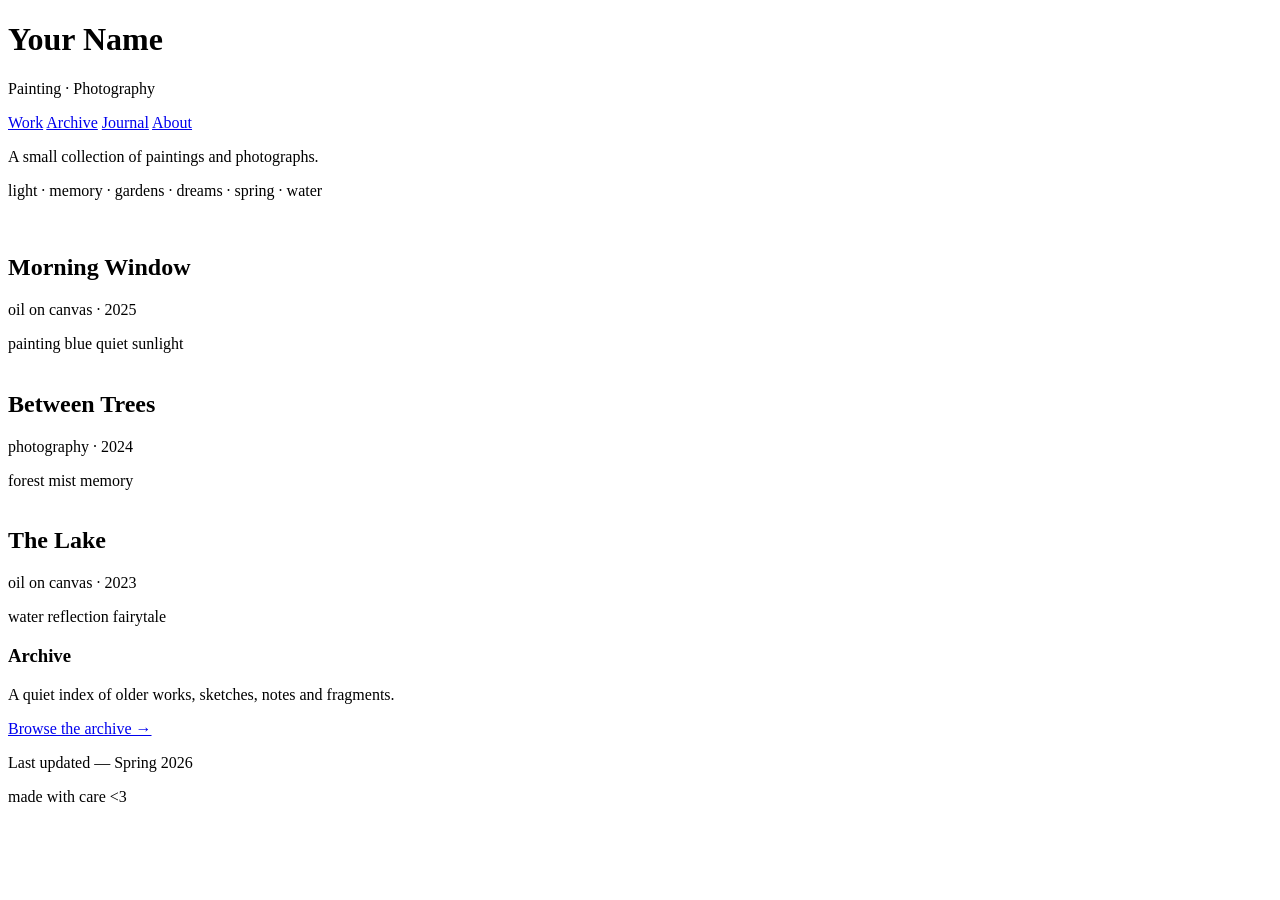
==== index.html @ 059ffa58 "Create index.html for personal portfolio website This file serves as the main HTML structure for a p" ====
<!DOCTYPE html>
<html lang="en">
<head>
    <meta charset="UTF-8">
    <meta name="viewport" content="width=device-width, initial-scale=1.0">
    <title>Your Name</title>

    <link rel="stylesheet" href="style.css">
</head>

<body>

<header>

    <div class="title">
        <h1>Your Name</h1>
        <p>Painting · Photography</p>
    </div>

    <nav>
        <a href="#">Work</a>
        <a href="#">Archive</a>
        <a href="#">Journal</a>
        <a href="#">About</a>
    </nav>

</header>

<main>

<section class="intro">

<p>

A small collection of paintings and photographs.

</p>

<p class="tags">

light · memory · gardens · dreams · spring · water

</p>

</section>

<section class="gallery">

<article>

<img src="images/work01.jpg" alt="">

<div class="caption">

<h2>Morning Window</h2>

<p>

oil on canvas · 2025

</p>

<div class="work-tags">

<span>painting</span>
<span>blue</span>
<span>quiet</span>
<span>sunlight</span>

</div>

</div>

</article>

<article>

<img src="images/work02.jpg" alt="">

<div class="caption">

<h2>Between Trees</h2>

<p>

photography · 2024

</p>

<div class="work-tags">

<span>forest</span>
<span>mist</span>
<span>memory</span>

</div>

</div>

</article>

<article>

<img src="images/work03.jpg" alt="">

<div class="caption">

<h2>The Lake</h2>

<p>

oil on canvas · 2023

</p>

<div class="work-tags">

<span>water</span>
<span>reflection</span>
<span>fairytale</span>

</div>

</div>

</article>

</section>

<section class="archive-preview">

<h3>Archive</h3>

<p>

A quiet index of older works, sketches, notes and fragments.

</p>

<a href="#">Browse the archive →</a>

</section>

</main>

<footer>

<p>

Last updated — Spring 2026

</p>

<p>

made with care <3

</p>

</footer>

</body>
</html>
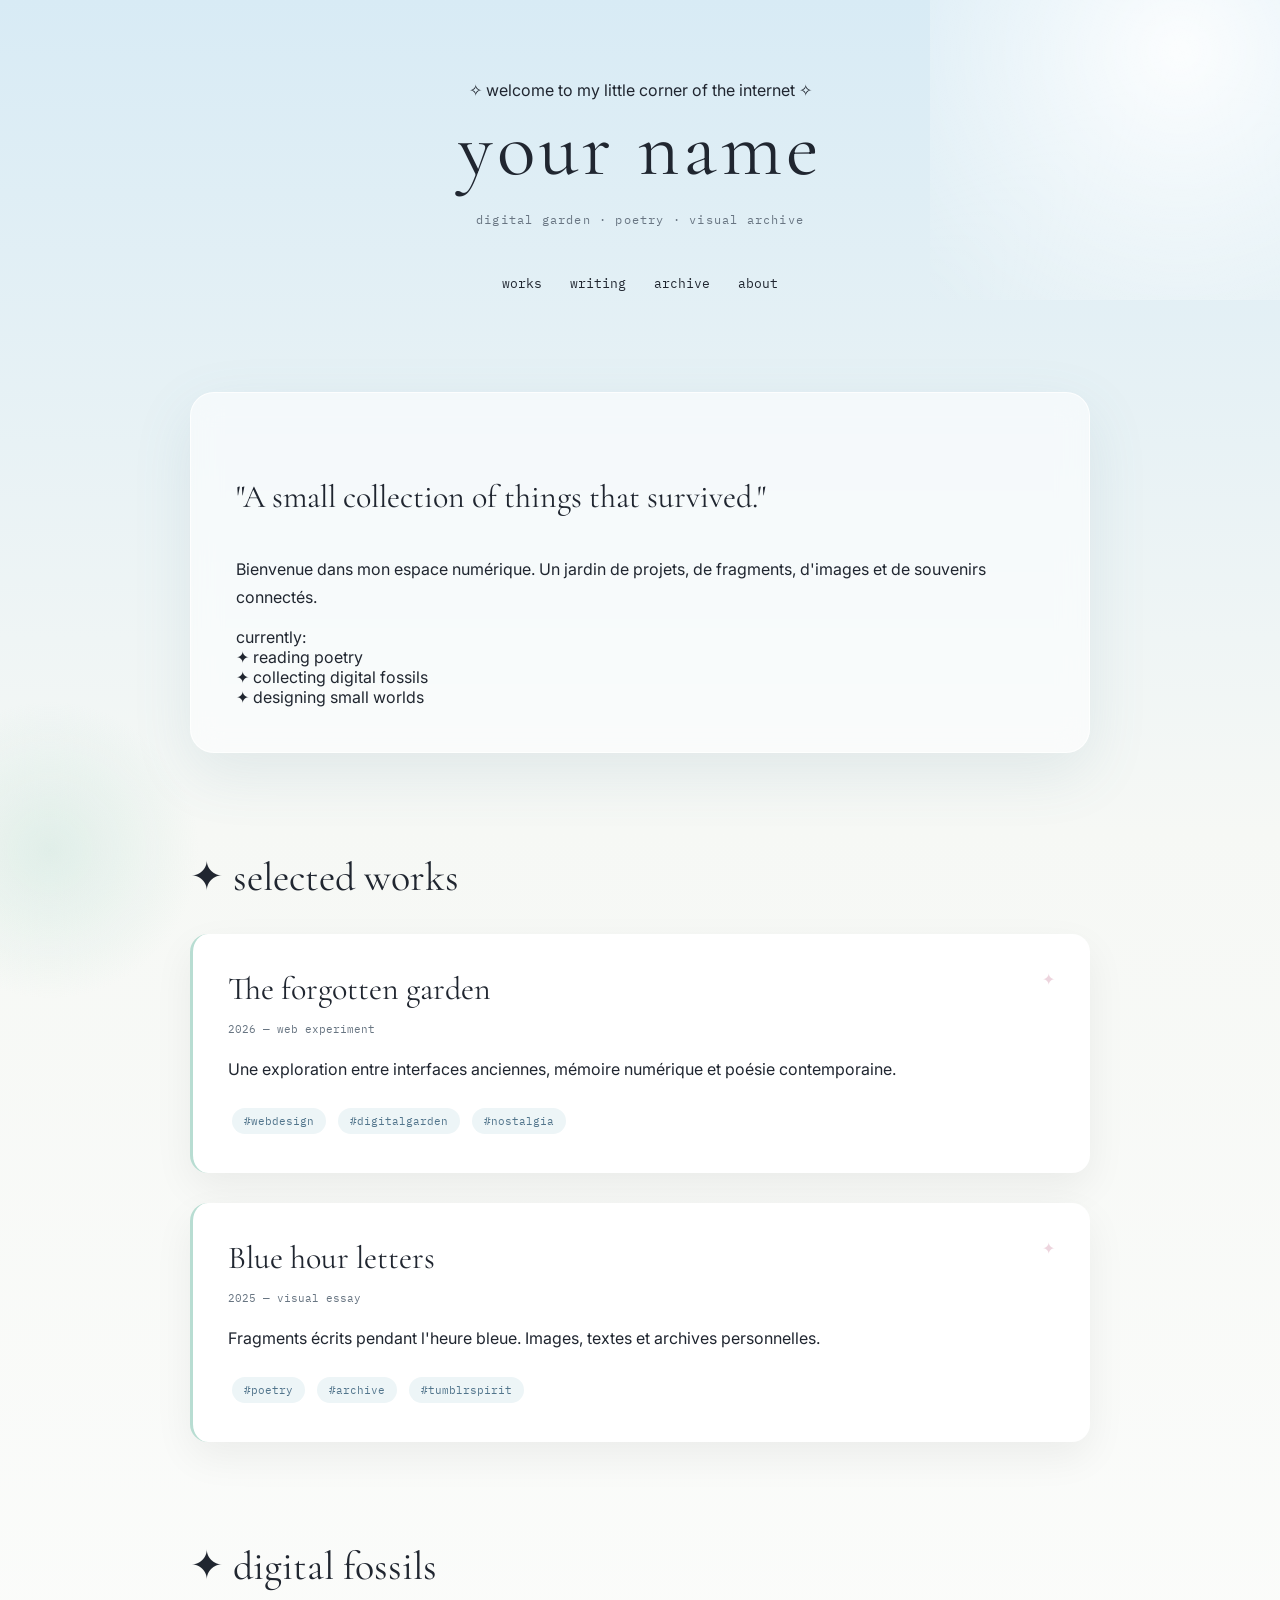
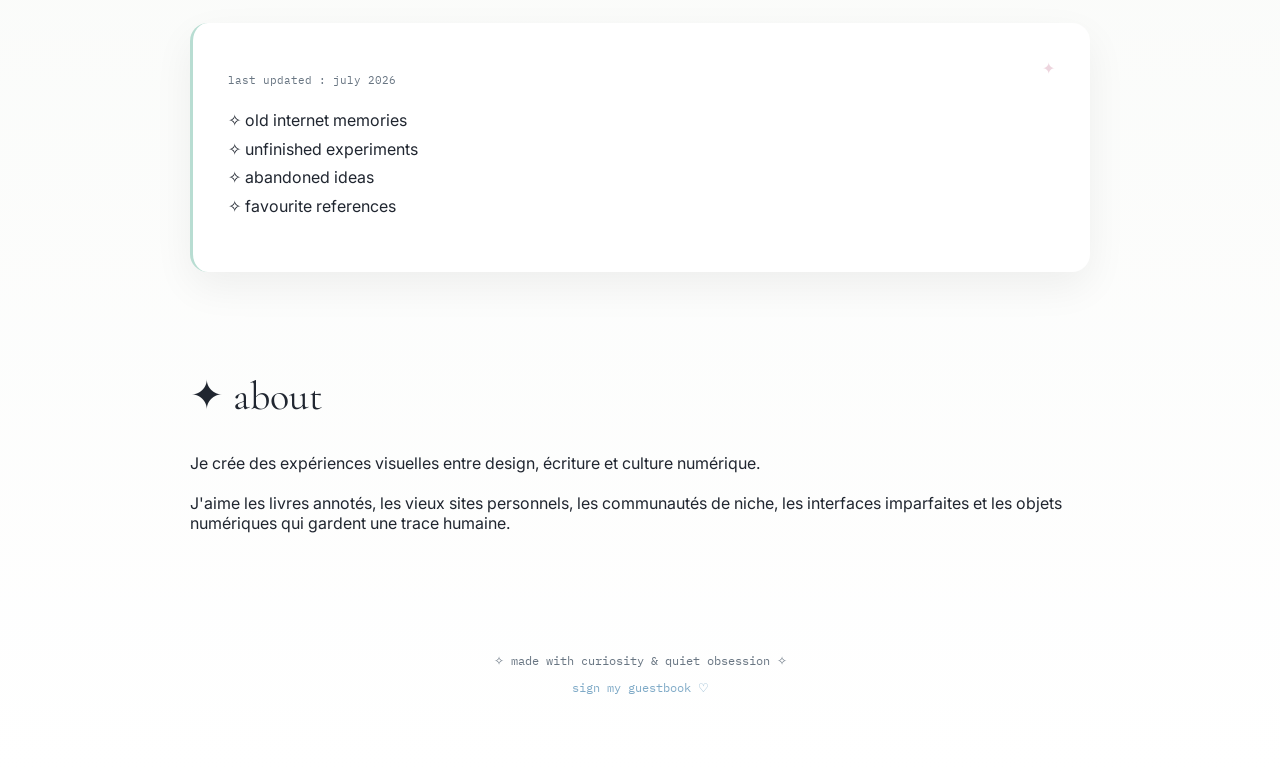
==== commit 141b0ade: "Revise index.html for new layout and French language Updated the HTML structure and content to refle" ====
--- a/index.html
+++ b/index.html
@@ -1,163 +1,339 @@
 <!DOCTYPE html>
-<html lang="en">
+<html lang="fr">
+
 <head>
-    <meta charset="UTF-8">
-    <meta name="viewport" content="width=device-width, initial-scale=1.0">
-    <title>Your Name</title>
-
-    <link rel="stylesheet" href="style.css">
+
+<meta charset="UTF-8">
+<meta name="viewport" content="width=device-width, initial-scale=1.0">
+
+<title>your name — digital archive</title>
+
+<meta name="description" content="Digital garden, poetry archive and visual experiments.">
+
+
+<link rel="stylesheet" href="style.css">
+
+
+<link rel="preconnect" href="https://fonts.googleapis.com">
+<link rel="preconnect" href="https://fonts.gstatic.com" crossorigin>
+
+<link href="https://fonts.googleapis.com/css2?family=Cormorant+Garamond:wght@300;400;600&family=IBM+Plex+Mono:wght@300;400&family=Inter:wght@300;400&display=swap" rel="stylesheet">
+
+
 </head>
 
+
+
 <body>
 
+
+<div class="container">
+
+
+
 <header>
 
-    <div class="title">
-        <h1>Your Name</h1>
-        <p>Painting · Photography</p>
-    </div>
-
-    <nav>
-        <a href="#">Work</a>
-        <a href="#">Archive</a>
-        <a href="#">Journal</a>
-        <a href="#">About</a>
-    </nav>
+
+<div class="small-note">
+✧ welcome to my little corner of the internet ✧
+</div>
+
+
+<h1>
+your name
+</h1>
+
+
+<p class="subtitle">
+digital garden · poetry · visual archive
+</p>
+
+
+
+<nav>
+
+<a href="#works">works</a>
+<a href="#writing">writing</a>
+<a href="#archive">archive</a>
+<a href="#about">about</a>
+
+</nav>
+
 
 </header>
 
+
+
+
+
+
 <main>
 
+
+
 <section class="intro">
 
-<p>
-
-A small collection of paintings and photographs.
-
-</p>
-
-<p class="tags">
-
-light · memory · gardens · dreams · spring · water
-
-</p>
+
+<p class="quote">
+"A small collection of things that survived."
+</p>
+
+
+<p>
+Bienvenue dans mon espace numérique.
+Un jardin de projets, de fragments, d'images
+et de souvenirs connectés.
+</p>
+
+
+<div class="status">
+
+currently:
+<br>
+
+✦ reading poetry
+<br>
+
+✦ collecting digital fossils
+<br>
+
+✦ designing small worlds
+
+</div>
+
+
 
 </section>
 
-<section class="gallery">
-
-<article>
-
-<img src="images/work01.jpg" alt="">
-
-<div class="caption">
-
-<h2>Morning Window</h2>
-
-<p>
-
-oil on canvas · 2025
-
-</p>
-
-<div class="work-tags">
-
-<span>painting</span>
-<span>blue</span>
-<span>quiet</span>
-<span>sunlight</span>
-
-</div>
-
-</div>
+
+
+
+
+
+
+<section id="works">
+
+
+<h2>
+✦ selected works
+</h2>
+
+
+
+<div class="archive">
+
+
+
+<article class="card">
+
+
+<h3>
+The forgotten garden
+</h3>
+
+
+<p class="meta">
+2026 — web experiment
+</p>
+
+
+<p>
+
+Une exploration entre interfaces anciennes,
+mémoire numérique et poésie contemporaine.
+
+</p>
+
+
+
+<div class="tags">
+
+<span class="tag">
+#webdesign
+</span>
+
+<span class="tag">
+#digitalgarden
+</span>
+
+<span class="tag">
+#nostalgia
+</span>
+
+
+</div>
+
 
 </article>
 
-<article>
-
-<img src="images/work02.jpg" alt="">
-
-<div class="caption">
-
-<h2>Between Trees</h2>
-
-<p>
-
-photography · 2024
-
-</p>
-
-<div class="work-tags">
-
-<span>forest</span>
-<span>mist</span>
-<span>memory</span>
-
-</div>
-
-</div>
+
+
+
+
+
+<article class="card">
+
+
+<h3>
+Blue hour letters
+</h3>
+
+
+<p class="meta">
+2025 — visual essay
+</p>
+
+
+<p>
+
+Fragments écrits pendant l'heure bleue.
+Images, textes et archives personnelles.
+
+</p>
+
+
+
+<div class="tags">
+
+<span class="tag">
+#poetry
+</span>
+
+<span class="tag">
+#archive
+</span>
+
+<span class="tag">
+#tumblrspirit
+</span>
+
+
+</div>
+
 
 </article>
 
-<article>
-
-<img src="images/work03.jpg" alt="">
-
-<div class="caption">
-
-<h2>The Lake</h2>
-
-<p>
-
-oil on canvas · 2023
-
-</p>
-
-<div class="work-tags">
-
-<span>water</span>
-<span>reflection</span>
-<span>fairytale</span>
-
-</div>
-
-</div>
-
-</article>
+
+
+
+</div>
+
 
 </section>
 
-<section class="archive-preview">
-
-<h3>Archive</h3>
-
-<p>
-
-A quiet index of older works, sketches, notes and fragments.
-
-</p>
-
-<a href="#">Browse the archive →</a>
+
+
+
+
+
+
+<section id="archive">
+
+
+<h2>
+✦ digital fossils
+</h2>
+
+
+<div class="archive">
+
+
+<div class="card archive-box">
+
+
+<p class="meta">
+last updated : july 2026
+</p>
+
+
+<p>
+
+✧ old internet memories
+<br>
+✧ unfinished experiments
+<br>
+✧ abandoned ideas
+<br>
+✧ favourite references
+
+</p>
+
+
+</div>
+
+
+</div>
+
 
 </section>
 
+
+
+
+
+
+
+<section id="about">
+
+
+<h2>
+✦ about
+</h2>
+
+
+<p>
+
+Je crée des expériences visuelles entre design,
+écriture et culture numérique.
+
+<br><br>
+
+J'aime les livres annotés,
+les vieux sites personnels,
+les communautés de niche,
+les interfaces imparfaites
+et les objets numériques qui gardent une trace humaine.
+
+</p>
+
+
+</section>
+
+
+
+
+
+
 </main>
 
+
+
+
+
+
+
 <footer>
 
-<p>
-
-Last updated — Spring 2026
-
-</p>
-
-<p>
-
-made with care <3
-
-</p>
+
+<p>
+✧ made with curiosity &amp; quiet obsession ✧
+</p>
+
+
+<a class="guestbook" href="#">
+sign my guestbook ♡
+</a>
+
+
 
 </footer>
 
+
+
+
+</div>
+
+
 </body>
+
 </html>
--- a/style.css
+++ b/style.css
@@ -0,0 +1,629 @@
+
+@import url('https://fonts.googleapis.com/css2?family=Cormorant+Garamond:wght@300;400;600&family=IBM+Plex+Mono:wght@300;400&family=Inter:wght@300;400&display=swap');
+
+
+/* ===========================
+   DIGITAL HERBARIUM
+   Solar Gothic Internet Archive
+   =========================== */
+
+
+:root {
+
+    --paper: #f6f8f5;
+    --snow: #ffffff;
+
+    --sky-light: #dcecf4;
+    --sky: #b7d5e7;
+
+    --glass: rgba(255,255,255,.55);
+
+    --blue: #7faac7;
+    --water: #b8ddd2;
+
+    --pink: #e6c3d0;
+
+    --ink: #202630;
+    --grey: #687582;
+
+    --shadow:
+    0 20px 60px rgba(91,130,150,.12);
+
+}
+
+
+
+/* RESET */
+
+* {
+
+    box-sizing:border-box;
+
+}
+
+
+html {
+
+    scroll-behavior:smooth;
+
+}
+
+
+
+body {
+
+    margin:0;
+
+    min-height:100vh;
+
+    color:var(--ink);
+
+    background:
+
+    linear-gradient(
+        180deg,
+        #d8ebf5 0%,
+        var(--paper) 35%,
+        white 100%
+    );
+
+    font-family:"Inter", sans-serif;
+
+    overflow-x:hidden;
+
+}
+
+
+
+
+/* lumière Frutiger Aero */
+
+body::before {
+
+    content:"";
+
+    position:fixed;
+
+    width:500px;
+
+    height:500px;
+
+    top:-200px;
+
+    right:-150px;
+
+    background:
+
+    radial-gradient(
+        circle,
+        rgba(255,255,255,.9),
+        rgba(255,255,255,0)
+    );
+
+    pointer-events:none;
+
+}
+
+
+
+body::after {
+
+    content:"";
+
+    position:fixed;
+
+    width:300px;
+
+    height:300px;
+
+    bottom:-100px;
+
+    left:-100px;
+
+    background:
+
+    radial-gradient(
+        circle,
+        rgba(184,221,210,.35),
+        transparent 70%
+    );
+
+    pointer-events:none;
+
+}
+
+
+
+
+
+/* CONTAINER */
+
+
+.container {
+
+    width:min(900px, 90%);
+
+    margin:auto;
+
+    padding:80px 0;
+
+}
+
+
+
+
+/* HEADER */
+
+
+header {
+
+    text-align:center;
+
+    margin-bottom:100px;
+
+}
+
+
+
+h1 {
+
+    font-family:
+    "Cormorant Garamond",
+    serif;
+
+    font-size:clamp(3rem,8vw,5rem);
+
+    font-weight:400;
+
+    letter-spacing:.05em;
+
+    margin:0;
+
+}
+
+
+
+.subtitle {
+
+    margin-top:15px;
+
+    font-family:
+    "IBM Plex Mono",
+    monospace;
+
+    font-size:.75rem;
+
+    color:var(--grey);
+
+    letter-spacing:.1em;
+
+}
+
+
+
+/* NAV façon vieux web */
+
+
+nav {
+
+    margin-top:45px;
+
+}
+
+
+
+nav a {
+
+    text-decoration:none;
+
+    color:var(--ink);
+
+    font-family:
+    "IBM Plex Mono",
+    monospace;
+
+    font-size:.8rem;
+
+    margin:0 12px;
+
+    position:relative;
+
+}
+
+
+
+nav a::after {
+
+    content:"";
+
+    position:absolute;
+
+    left:0;
+
+    bottom:-6px;
+
+    width:0;
+
+    height:1px;
+
+    background:var(--blue);
+
+    transition:.3s;
+
+}
+
+
+nav a:hover::after {
+
+    width:100%;
+
+}
+
+
+
+
+
+/* INTRO */
+
+
+.intro {
+
+    background:
+
+    var(--glass);
+
+    backdrop-filter:blur(15px);
+
+    -webkit-backdrop-filter:blur(15px);
+
+
+    padding:45px;
+
+
+    border-radius:24px;
+
+
+    border:
+
+    1px solid rgba(255,255,255,.8);
+
+
+    box-shadow:var(--shadow);
+
+}
+
+
+
+.intro p:first-child {
+
+    font-family:
+    "Cormorant Garamond",
+    serif;
+
+
+    font-size:2rem;
+
+}
+
+
+
+.intro p {
+
+    line-height:1.7;
+
+}
+
+
+
+
+
+/* SECTIONS */
+
+
+section {
+
+    margin-top:100px;
+
+}
+
+
+
+h2 {
+
+    font-family:
+    "Cormorant Garamond",
+    serif;
+
+
+    font-weight:400;
+
+    font-size:2.5rem;
+
+}
+
+
+
+
+
+/* CARTES PROJETS */
+
+
+.archive {
+
+    display:grid;
+
+    gap:30px;
+
+}
+
+
+
+.card {
+
+    background:white;
+
+    padding:35px;
+
+
+    border-radius:18px;
+
+
+    box-shadow:
+
+    0 15px 40px rgba(0,0,0,.06);
+
+
+    border-left:
+
+    3px solid var(--water);
+
+
+    transition:.3s ease;
+
+}
+
+
+
+.card:hover {
+
+    transform:translateY(-5px);
+
+
+    box-shadow:
+
+    0 25px 50px rgba(100,140,160,.15);
+
+}
+
+
+
+
+.card h3 {
+
+
+    margin:0 0 10px;
+
+
+    font-family:
+    "Cormorant Garamond",
+    serif;
+
+
+    font-size:2rem;
+
+
+    font-weight:400;
+
+
+}
+
+
+
+
+.meta {
+
+
+    font-family:
+    "IBM Plex Mono",
+    monospace;
+
+
+    color:var(--grey);
+
+
+    font-size:.7rem;
+
+
+}
+
+
+
+
+.card p {
+
+    line-height:1.8;
+
+}
+
+
+
+
+
+/* TAGS AO3 / TUMBLR */
+
+
+.tags {
+
+    margin-top:20px;
+
+}
+
+
+
+.tag {
+
+    display:inline-block;
+
+
+    padding:6px 12px;
+
+
+    margin:4px;
+
+
+    border-radius:30px;
+
+
+    background:#edf5f7;
+
+
+    color:#52758c;
+
+
+    font-family:
+    "IBM Plex Mono",
+    monospace;
+
+
+    font-size:.7rem;
+
+
+    transition:.2s;
+
+
+}
+
+
+
+.tag:hover {
+
+    background:var(--water);
+
+    color:white;
+
+}
+
+
+
+
+/* LIENS */
+
+
+a {
+
+    transition:.2s;
+
+}
+
+
+
+
+
+/* FOOTER */
+
+
+footer {
+
+    margin-top:120px;
+
+
+    text-align:center;
+
+
+    color:var(--grey);
+
+
+    font-family:
+    "IBM Plex Mono",
+    monospace;
+
+
+    font-size:.75rem;
+
+}
+
+
+
+.guestbook {
+
+    color:var(--blue);
+
+    text-decoration:none;
+
+}
+
+
+
+.guestbook:hover {
+
+    color:#446d87;
+
+}
+
+
+
+
+
+/* PETIT EFFET ARCHIVE */
+
+
+.card::before {
+
+    content:"✦";
+
+    color:var(--pink);
+
+    float:right;
+
+    opacity:.7;
+
+}
+
+
+
+
+
+/* MOBILE */
+
+
+@media(max-width:600px){
+
+
+    .container {
+
+        padding:40px 0;
+
+    }
+
+
+    header {
+
+        margin-bottom:60px;
+
+    }
+
+
+    nav a {
+
+        display:inline-block;
+
+        margin:8px;
+
+    }
+
+
+    .intro {
+
+        padding:25px;
+
+    }
+
+
+    .intro p:first-child {
+
+        font-size:1.5rem;
+
+    }
+
+
+}
